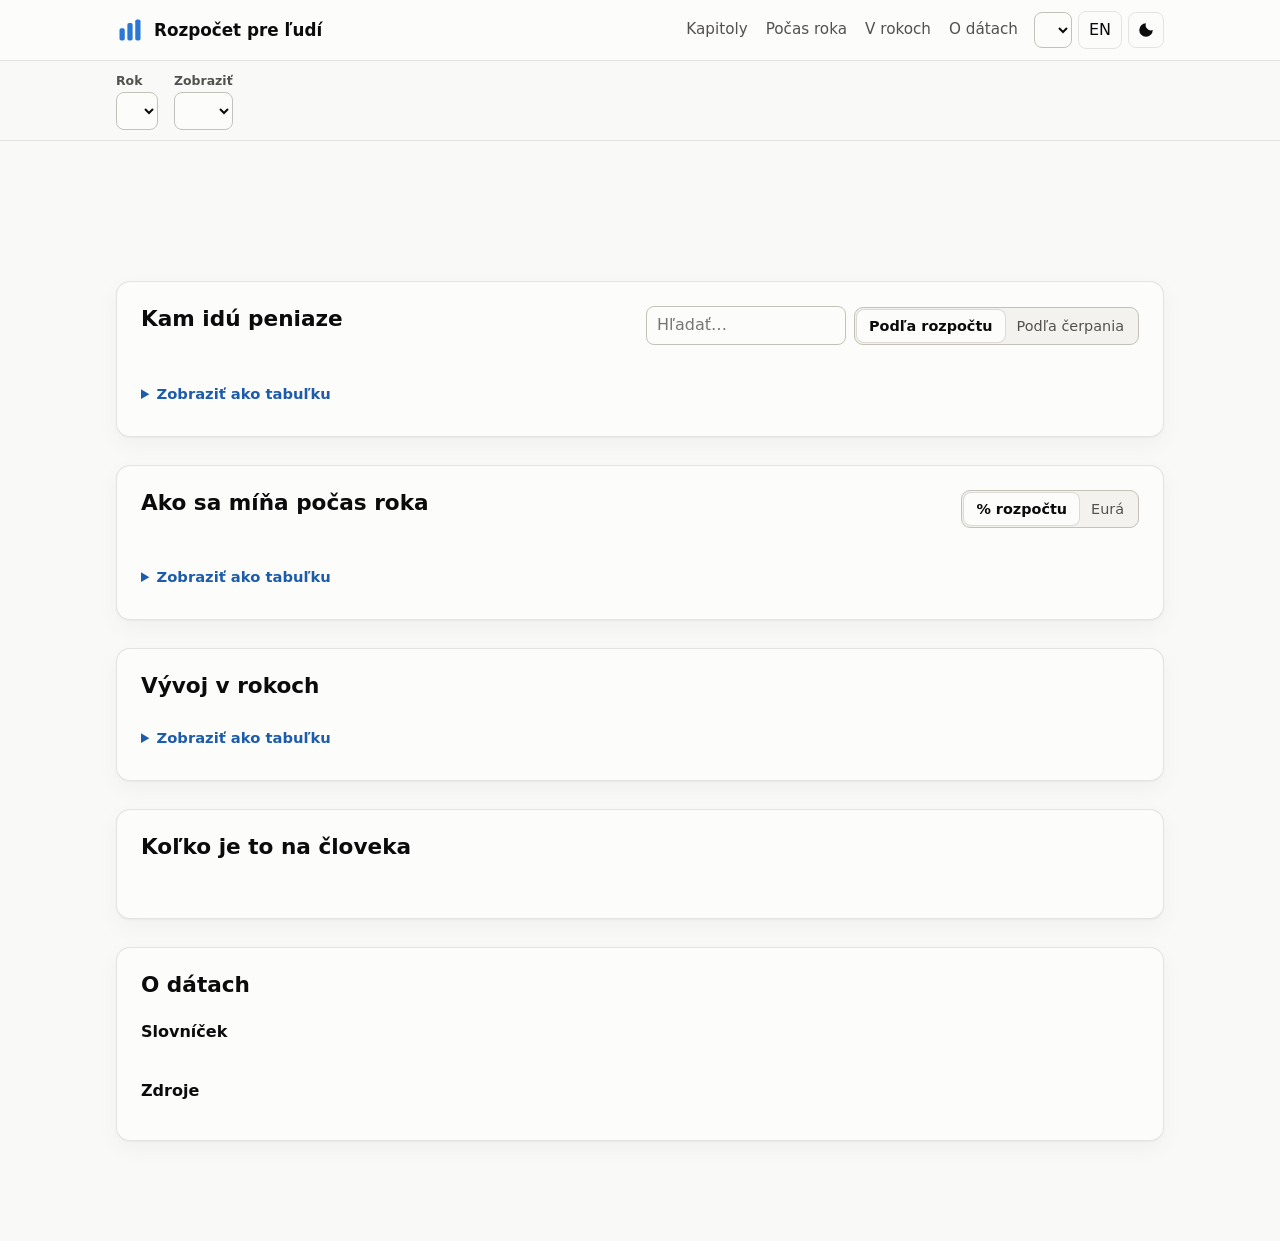
==== site/index.html @ 53867dec "Add plan, site skeleton and official-data discovery workflow Co-Authored-By: Claude Opus 5.5 <norepl" ====
<!doctype html>
<html lang="sk">
<head>
  <meta charset="utf-8">
  <meta name="viewport" content="width=device-width, initial-scale=1">
  <title>Rozpočet pre ľudí</title>
  <meta name="description" content="Kam idú peniaze štátu: štátny rozpočet Slovenska po kapitolách, plnenie počas roka a porovnanie s minulými rokmi. Oficiálne údaje Ministerstva financií SR.">
  <link rel="icon" href="data:image/svg+xml,%3Csvg xmlns='http://www.w3.org/2000/svg' viewBox='0 0 32 32'%3E%3Crect x='4' y='14' width='6' height='14' rx='2' fill='%232a78d6'/%3E%3Crect x='13' y='8' width='6' height='20' rx='2' fill='%232a78d6'/%3E%3Crect x='22' y='4' width='6' height='24' rx='2' fill='%232a78d6'/%3E%3C/svg%3E">
  <link rel="stylesheet" href="css/style.css">
  <script>
    // Apply the saved theme before first paint to avoid a flash.
    try { const t = localStorage.getItem('theme'); if (t) document.documentElement.dataset.theme = t; } catch (e) {}
  </script>
</head>
<body>
  <a class="skip-link" href="#main" data-i18n="skip">Preskočiť na obsah</a>

  <header class="site-header">
    <div class="wrap header-inner">
      <a class="brand" href="./">
        <svg aria-hidden="true" viewBox="0 0 32 32" width="28" height="28"><rect x="4" y="14" width="6" height="14" rx="2"/><rect x="13" y="8" width="6" height="20" rx="2"/><rect x="22" y="4" width="6" height="24" rx="2"/></svg>
        <span data-i18n="brand">Rozpočet pre ľudí</span>
      </a>
      <nav class="header-nav" aria-label="Sekcie" data-i18n-attr="aria-label:navLabel">
        <a href="#kapitoly" data-i18n="nav.chapters">Kapitoly</a>
        <a href="#pocas-roka" data-i18n="nav.year">Počas roka</a>
        <a href="#roky" data-i18n="nav.history">V rokoch</a>
        <a href="#o-datach" data-i18n="nav.about">O dátach</a>
      </nav>
      <div class="header-tools">
        <label class="visually-hidden" for="country-select" data-i18n="country">Krajina</label>
        <select id="country-select" class="compact-select"></select>
        <button id="lang-toggle" class="ghost-btn" type="button" aria-label="Switch to English">EN</button>
        <button id="theme-toggle" class="ghost-btn icon-btn" type="button" aria-label="Prepnúť tmavý režim" data-i18n-attr="aria-label:themeToggle">
          <svg aria-hidden="true" viewBox="0 0 24 24" width="18" height="18"><path d="M12 3a9 9 0 1 0 9 9 7 7 0 0 1-9-9z"/></svg>
        </button>
      </div>
    </div>
  </header>

  <div class="filter-bar">
    <div class="wrap filter-inner">
      <div class="field">
        <label for="year-select" data-i18n="filters.year">Rok</label>
        <select id="year-select"></select>
      </div>
      <div class="field">
        <label for="chapter-select" data-i18n="filters.scope">Zobraziť</label>
        <select id="chapter-select"></select>
      </div>
      <p class="as-of" id="as-of" aria-live="polite"></p>
    </div>
  </div>

  <main id="main" class="wrap">
    <div id="status" class="status" role="status" hidden></div>

    <section class="hero" aria-labelledby="hero-title">
      <h1 id="hero-title" class="hero-sentence"></h1>
      <div class="hero-figure-row">
        <div>
          <p class="hero-figure" id="hero-figure"></p>
          <p class="hero-caption" id="hero-caption"></p>
        </div>
        <div class="hero-meter" id="hero-meter"></div>
      </div>
      <div class="kpi-row" id="kpi-row"></div>
    </section>

    <section id="kapitoly" class="card" aria-labelledby="chapters-title">
      <div class="card-head">
        <div>
          <h2 id="chapters-title" data-i18n="chapters.title">Kam idú peniaze</h2>
          <p class="lede" id="chapters-lede"></p>
        </div>
        <div class="card-tools">
          <label class="visually-hidden" for="chapter-search" data-i18n="chapters.search">Hľadať kapitolu</label>
          <input id="chapter-search" type="search" placeholder="Hľadať…" data-i18n-attr="placeholder:chapters.searchPlaceholder" autocomplete="off">
          <div class="seg" role="radiogroup" aria-label="Zoradiť" data-i18n-attr="aria-label:chapters.sort">
            <button type="button" role="radio" aria-checked="true" data-sort="budget" data-i18n="chapters.sortBudget">Podľa rozpočtu</button>
            <button type="button" role="radio" aria-checked="false" data-sort="pace" data-i18n="chapters.sortPace">Podľa čerpania</button>
          </div>
        </div>
      </div>
      <div class="legend" id="chapters-legend"></div>
      <ol class="meter-list" id="chapter-list"></ol>
      <button type="button" class="link-btn" id="chapters-more" hidden></button>
      <details class="table-view">
        <summary data-i18n="common.showTable">Zobraziť ako tabuľku</summary>
        <div class="table-scroll" id="chapters-table"></div>
      </details>
    </section>

    <section id="pocas-roka" class="card" aria-labelledby="year-title">
      <div class="card-head">
        <div>
          <h2 id="year-title" data-i18n="year.title">Ako sa míňa počas roka</h2>
          <p class="lede" id="year-lede"></p>
        </div>
        <div class="card-tools">
          <div class="seg" role="radiogroup" aria-label="Jednotka" data-i18n-attr="aria-label:year.unit">
            <button type="button" role="radio" aria-checked="true" data-unit="share" data-i18n="year.unitShare">% rozpočtu</button>
            <button type="button" role="radio" aria-checked="false" data-unit="eur" data-i18n="year.unitEur">Eurá</button>
          </div>
        </div>
      </div>
      <div class="legend" id="year-legend"></div>
      <div class="chart" id="year-chart"></div>
      <details class="table-view">
        <summary data-i18n="common.showTable">Zobraziť ako tabuľku</summary>
        <div class="table-scroll" id="year-table"></div>
      </details>
    </section>

    <section id="roky" class="card" aria-labelledby="history-title">
      <div class="card-head">
        <div>
          <h2 id="history-title" data-i18n="history.title">Vývoj v rokoch</h2>
          <p class="lede" id="history-lede"></p>
        </div>
      </div>
      <div class="chart" id="history-chart"></div>
      <details class="table-view">
        <summary data-i18n="common.showTable">Zobraziť ako tabuľku</summary>
        <div class="table-scroll" id="history-table"></div>
      </details>
    </section>

    <section id="podiel" class="card" aria-labelledby="share-title">
      <div class="card-head">
        <div>
          <h2 id="share-title" data-i18n="share.title">Koľko je to na človeka</h2>
          <p class="lede" id="share-lede"></p>
        </div>
      </div>
      <div class="kpi-row" id="share-row"></div>
    </section>

    <section id="o-datach" class="card prose" aria-labelledby="about-title">
      <h2 id="about-title" data-i18n="about.title">O dátach</h2>
      <div id="about-body"></div>
      <h3 data-i18n="about.glossaryTitle">Slovníček</h3>
      <dl class="glossary" id="glossary"></dl>
      <h3 data-i18n="about.sourcesTitle">Zdroje</h3>
      <ul class="sources" id="sources"></ul>
      <p id="downloads"></p>
    </section>
  </main>

  <dialog id="chapter-dialog" aria-labelledby="dlg-title">
    <form method="dialog" class="dlg-close-row"><button class="ghost-btn icon-btn" aria-label="Zavrieť" data-i18n-attr="aria-label:common.close">✕</button></form>
    <h2 id="dlg-title"></h2>
    <p class="lede" id="dlg-desc"></p>
    <div class="kpi-row" id="dlg-kpis"></div>
    <h3 data-i18n="dialog.monthly">Čerpanie počas roka</h3>
    <div class="chart" id="dlg-year-chart"></div>
    <h3 data-i18n="dialog.history">V minulých rokoch</h3>
    <div class="chart" id="dlg-history-chart"></div>
  </dialog>

  <div class="tooltip" id="tooltip" role="tooltip" hidden></div>

  <footer class="site-footer">
    <div class="wrap">
      <p id="footer-text"></p>
    </div>
  </footer>

  <script src="vendor/d3-7.9.0.min.js"></script>
  <script type="module" src="js/app.js"></script>
</body>
</html>
---- site/css/style.css ----
/* Rozpočet pre ľudí — styles
   Colour roles follow the dataviz reference palette (validated for CVD in both modes). */

:root {
  color-scheme: light;
  --page: #f9f9f7;
  --surface: #fcfcfb;
  --surface-2: #f3f2ee;
  --ink: #0b0b0b;
  --ink-2: #52514e;
  --ink-muted: #6f6d68;      /* darker than reference muted so small text passes 4.5:1 */
  --grid: #e1e0d9;
  --axis: #c3c2b7;
  --border: rgba(11, 11, 11, 0.10);
  --accent: #2a78d6;         /* series 1: spent / current year */
  --accent-ink: #1c5cab;     /* accent as text/link: 6.0:1 on surface */
  --track: #cde2fb;          /* lighter step of the same ramp: the budget not yet spent */
  --track-over: #86b6ef;
  --past: #b5b3ab;           /* de-emphasis grey for previous years */
  --past-strong: #898781;
  --pace: #0b0b0b;           /* calendar marker */
  --good: #006300;
  --warn-bg: #fff4d6;
  --warn-ink: #6b4b00;
  --focus: #2a78d6;
  --radius: 14px;
  --shadow: 0 1px 2px rgba(11,11,11,.04), 0 8px 24px rgba(11,11,11,.04);
  --font: system-ui, -apple-system, "Segoe UI", Roboto, "Helvetica Neue", Arial, sans-serif;
}
@media (prefers-color-scheme: dark) {
  :root:not([data-theme="light"]) {
    color-scheme: dark;
    --page: #0d0d0d;
    --surface: #1a1a19;
    --surface-2: #232321;
    --ink: #f0efec;
    --ink-2: #c3c2b7;
    --ink-muted: #a3a198;
    --grid: #2c2c2a;
    --axis: #383835;
    --border: rgba(255, 255, 255, 0.10);
    --accent: #3987e5;
    --accent-ink: #86b6ef;
    --track: #184f95;
    --track-over: #256abf;
    --past: #5a5955;
    --past-strong: #898781;
    --pace: #f0efec;
    --good: #0ca30c;
    --warn-bg: #3a2f12;
    --warn-ink: #f5d58a;
    --focus: #86b6ef;
    --shadow: none;
  }
}
:root[data-theme="dark"] {
  color-scheme: dark;
  --page: #0d0d0d;
  --surface: #1a1a19;
  --surface-2: #232321;
  --ink: #f0efec;
  --ink-2: #c3c2b7;
  --ink-muted: #a3a198;
  --grid: #2c2c2a;
  --axis: #383835;
  --border: rgba(255, 255, 255, 0.10);
  --accent: #3987e5;
  --accent-ink: #86b6ef;
  --track: #184f95;
  --track-over: #256abf;
  --past: #5a5955;
  --past-strong: #898781;
  --pace: #f0efec;
  --good: #0ca30c;
  --warn-bg: #3a2f12;
  --warn-ink: #f5d58a;
  --focus: #86b6ef;
  --shadow: none;
}

*, *::before, *::after { box-sizing: border-box; }
html { -webkit-text-size-adjust: 100%; scroll-behavior: smooth; scroll-padding-top: 130px; }
@media (prefers-reduced-motion: reduce) { html { scroll-behavior: auto; } * { transition: none !important; animation: none !important; } }
body {
  margin: 0;
  background: var(--page);
  color: var(--ink);
  font: 16px/1.55 var(--font);
}
a { color: var(--accent-ink); }
a:hover { text-decoration-thickness: 2px; }
:focus-visible { outline: 2px solid var(--focus); outline-offset: 2px; border-radius: 4px; }
h1, h2, h3 { line-height: 1.2; margin: 0; text-wrap: balance; }
h2 { font-size: 1.35rem; font-weight: 650; }
h3 { font-size: 1rem; font-weight: 650; margin: 1.5rem 0 .5rem; }
p { margin: 0; }
.wrap { max-width: 1080px; margin: 0 auto; padding: 0 16px; }
.visually-hidden { position: absolute !important; width: 1px; height: 1px; overflow: hidden; clip: rect(0 0 0 0); white-space: nowrap; }
.skip-link { position: absolute; left: -999px; top: 8px; background: var(--surface); padding: 8px 12px; z-index: 100; }
.skip-link:focus { left: 8px; }

/* Header */
.site-header { background: var(--surface); border-bottom: 1px solid var(--border); }
.header-inner { display: flex; align-items: center; gap: 16px; min-height: 60px; flex-wrap: wrap; }
.brand { display: flex; align-items: center; gap: 10px; font-weight: 700; font-size: 1.05rem; color: var(--ink); text-decoration: none; margin-right: auto; }
.brand svg { fill: var(--accent); }
.header-nav { display: flex; gap: 18px; font-size: .95rem; }
.header-nav a { color: var(--ink-2); text-decoration: none; }
.header-nav a:hover { color: var(--ink); }
.header-tools { display: flex; align-items: center; gap: 6px; }
@media (max-width: 720px) { .header-nav { display: none; } }

button, select, input { font: inherit; color: inherit; }
.ghost-btn { background: transparent; border: 1px solid var(--border); border-radius: 8px; padding: 6px 10px; cursor: pointer; min-height: 36px; min-width: 36px; }
.ghost-btn:hover { background: var(--surface-2); }
.icon-btn { display: inline-grid; place-items: center; padding: 6px; }
.icon-btn svg { fill: currentColor; }
select, input[type="search"] {
  background: var(--surface); border: 1px solid var(--axis); border-radius: 8px; padding: 6px 10px; min-height: 38px;
}
.compact-select { min-height: 36px; padding: 4px 8px; }

/* Filter bar (one row, scopes everything below) */
.filter-bar { position: sticky; top: 0; z-index: 20; background: color-mix(in srgb, var(--page) 92%, transparent); backdrop-filter: blur(8px); border-bottom: 1px solid var(--border); }
.filter-inner { display: flex; align-items: end; gap: 16px; padding-top: 10px; padding-bottom: 10px; flex-wrap: wrap; }
.field { display: flex; flex-direction: column; gap: 2px; }
.field label { font-size: .78rem; color: var(--ink-2); font-weight: 600; }
#chapter-select { max-width: min(420px, 80vw); }
.as-of { margin-left: auto; font-size: .85rem; color: var(--ink-2); align-self: center; }

/* Status / empty state */
.status { margin: 24px 0 0; padding: 16px 18px; border-radius: var(--radius); background: var(--warn-bg); color: var(--warn-ink); }
.status strong { display: block; margin-bottom: 4px; }

/* Hero */
.hero { padding: 40px 0 8px; }
.hero-sentence { font-size: clamp(1.45rem, 3.2vw, 2.1rem); font-weight: 650; max-width: 30ch; }
.hero-sentence em { font-style: normal; color: var(--accent-ink); }
.hero-figure-row { display: grid; grid-template-columns: minmax(0, 1fr) minmax(0, 1.4fr); gap: 32px; align-items: end; margin-top: 28px; }
@media (max-width: 720px) { .hero-figure-row { grid-template-columns: 1fr; gap: 16px; } }
.hero-figure { font-size: clamp(2.6rem, 7vw, 4rem); font-weight: 650; line-height: 1; letter-spacing: -0.02em; }
.hero-caption { color: var(--ink-2); margin-top: 8px; }
.hero-meter .meter { height: 20px; }
.hero-meter-labels { display: flex; justify-content: space-between; font-size: .85rem; color: var(--ink-2); margin-top: 8px; gap: 12px; }

/* Meters */
.meter { position: relative; height: 10px; border-radius: 999px; background: var(--track); overflow: visible; }
.meter-fill { position: absolute; left: 0; top: 0; bottom: 0; border-radius: 999px; background: var(--accent); }
.meter-pace { position: absolute; top: -4px; bottom: -4px; width: 2px; background: var(--pace); border-radius: 1px; }
.meter-pace::after { content: ""; position: absolute; left: -3px; top: -4px; width: 8px; height: 8px; border-radius: 50%; background: var(--pace); }

/* KPI tiles */
.kpi-row { display: grid; grid-template-columns: repeat(auto-fit, minmax(190px, 1fr)); gap: 12px; margin-top: 28px; }
.kpi { background: var(--surface); border: 1px solid var(--border); border-radius: 12px; padding: 14px 16px; }
.kpi-label { font-size: .85rem; color: var(--ink-2); }
.kpi-value { font-size: 1.5rem; font-weight: 650; margin-top: 2px; }
.kpi-note { font-size: .8rem; color: var(--ink-muted); margin-top: 2px; }
.kpi-value.missing { color: var(--ink-muted); font-weight: 500; font-size: 1.05rem; }

/* Cards */
.card { background: var(--surface); border: 1px solid var(--border); border-radius: var(--radius); box-shadow: var(--shadow); padding: 24px; margin: 28px 0; }
@media (max-width: 560px) { .card { padding: 18px 14px; } }
.card-head { display: flex; justify-content: space-between; gap: 16px; flex-wrap: wrap; align-items: start; margin-bottom: 16px; }
.lede { color: var(--ink-2); margin-top: 6px; max-width: 65ch; }
.card-tools { display: flex; gap: 8px; flex-wrap: wrap; align-items: center; }
#chapter-search { width: 200px; }

.seg { display: inline-flex; border: 1px solid var(--axis); border-radius: 9px; padding: 2px; background: var(--surface-2); }
.seg button { border: 0; background: transparent; padding: 5px 12px; border-radius: 7px; cursor: pointer; font-size: .9rem; color: var(--ink-2); min-height: 32px; }
.seg button[aria-checked="true"] { background: var(--surface); color: var(--ink); font-weight: 600; box-shadow: 0 0 0 1px var(--border); }

.legend { display: flex; flex-wrap: wrap; gap: 16px; font-size: .85rem; color: var(--ink-2); margin-bottom: 12px; }
.legend-item { display: inline-flex; align-items: center; gap: 6px; }
.swatch { width: 12px; height: 12px; border-radius: 3px; display: inline-block; }
.swatch.line { height: 3px; width: 16px; border-radius: 2px; }
.swatch.pace { width: 2px; height: 14px; border-radius: 1px; background: var(--pace); }

/* Chapter meter list */
.meter-list { list-style: none; margin: 0; padding: 0; }
.meter-row { display: grid; grid-template-columns: minmax(0, 2.2fr) minmax(0, 3fr) 9.5rem; gap: 6px 16px; align-items: center; padding: 10px 8px; border-radius: 10px; cursor: pointer; }
.meter-row + .meter-row { border-top: 1px solid var(--grid); }
.meter-row:hover, .meter-row:focus-visible { background: var(--surface-2); }
.meter-name { font-weight: 550; overflow-wrap: anywhere; }
.meter-name small { display: block; color: var(--ink-muted); font-weight: 400; font-size: .8rem; }
.meter-fig { text-align: right; font-variant-numeric: tabular-nums; font-size: .92rem; }
.meter-fig .pct { color: var(--ink-2); display: block; font-size: .8rem; }
.meter-row .meter { height: 10px; }
.meter-scaled { position: relative; height: 10px; }
.meter-scaled .meter { position: absolute; left: 0; top: 0; }
@media (max-width: 640px) {
  .meter-row { grid-template-columns: minmax(0, 1fr) auto; }
  .meter-row .meter-wrap { grid-column: 1 / -1; grid-row: 2; }
}
.link-btn { background: none; border: 0; color: var(--accent-ink); cursor: pointer; padding: 10px 8px; font-weight: 600; text-decoration: underline; text-underline-offset: 3px; }
.empty { color: var(--ink-2); padding: 12px 8px; }

/* Charts */
.chart { position: relative; width: 100%; }
.chart svg { display: block; width: 100%; height: auto; overflow: visible; }
.chart text { fill: var(--ink-2); font-size: 12px; font-family: var(--font); }
.chart .tick text { fill: var(--ink-muted); font-variant-numeric: tabular-nums; }
.chart .grid line { stroke: var(--grid); stroke-width: 1; shape-rendering: crispEdges; }
.chart .baseline { stroke: var(--axis); stroke-width: 1; shape-rendering: crispEdges; }
.chart .domain { display: none; }
.chart .tick line { display: none; }
.chart .line { fill: none; stroke-width: 2; stroke-linejoin: round; stroke-linecap: round; }
.chart .line.current { stroke: var(--accent); }
.chart .line.past { stroke: var(--past); }
.chart .line.past.hl { stroke: var(--past-strong); }
.chart .area.current { fill: var(--accent); opacity: .10; }
.chart .dot { stroke: var(--surface); stroke-width: 2; }
.chart .dot.current { fill: var(--accent); }
.chart .dot.past { fill: var(--past-strong); }
.chart .label-strong { fill: var(--ink); font-weight: 600; }
.chart .crosshair { stroke: var(--ink-muted); stroke-width: 1; }
.chart .bar { fill: var(--accent); }
.chart .bar.past { fill: var(--past); }
.chart .bar.inprogress { fill: var(--track-over); }
.chart .bar-hit { fill: transparent; cursor: default; }
.chart .bar-hit:hover + .bar, .chart .bar.hover { filter: brightness(1.08); }
.chart .pace-line { stroke: var(--pace); stroke-width: 1; opacity: .5; }
.chart-note { font-size: .85rem; color: var(--ink-muted); margin-top: 8px; }

.tooltip { position: fixed; z-index: 50; pointer-events: none; background: var(--surface); color: var(--ink); border: 1px solid var(--border); border-radius: 10px; box-shadow: 0 8px 24px rgba(0,0,0,.14); padding: 10px 12px; font-size: .85rem; min-width: 160px; max-width: 280px; }
.tooltip .tt-title { color: var(--ink-2); font-size: .8rem; margin-bottom: 4px; }
.tooltip .tt-row { display: flex; align-items: center; gap: 8px; justify-content: space-between; }
.tooltip .tt-row span:first-child { display: inline-flex; align-items: center; gap: 6px; color: var(--ink-2); }
.tooltip .tt-row strong { font-variant-numeric: tabular-nums; }

/* Tables */
.table-view { margin-top: 16px; }
.table-view summary { cursor: pointer; color: var(--accent-ink); font-weight: 600; font-size: .92rem; padding: 6px 0; }
.table-scroll { overflow-x: auto; margin-top: 8px; }
table { border-collapse: collapse; width: 100%; font-size: .88rem; }
th, td { padding: 6px 10px; border-bottom: 1px solid var(--grid); text-align: right; white-space: nowrap; font-variant-numeric: tabular-nums; }
th:first-child, td:first-child { text-align: left; white-space: normal; min-width: 12rem; }
th { color: var(--ink-2); font-weight: 600; position: sticky; top: 0; background: var(--surface); }

/* Prose */
.prose p, .prose ul { max-width: 70ch; }
.prose p + p { margin-top: .75rem; }
.glossary { display: grid; grid-template-columns: max-content 1fr; gap: 8px 20px; max-width: 80ch; }
.glossary dt { font-weight: 600; }
.glossary dd { margin: 0; color: var(--ink-2); }
@media (max-width: 560px) { .glossary { grid-template-columns: 1fr; } .glossary dd { margin-bottom: 8px; } }
.sources { padding-left: 1.2rem; }
.sources li { margin: .35rem 0; }

/* Dialog */
dialog { width: min(760px, calc(100vw - 24px)); max-height: calc(100vh - 32px); border: 1px solid var(--border); border-radius: var(--radius); background: var(--surface); color: var(--ink); padding: 20px 24px 28px; }
dialog::backdrop { background: rgba(0,0,0,.45); }
.dlg-close-row { display: flex; justify-content: flex-end; margin: -6px -10px 0 0; }
#dlg-title { font-size: 1.4rem; padding-right: 24px; }

.site-footer { padding: 24px 0 48px; color: var(--ink-muted); font-size: .85rem; }

@media (forced-colors: active) {
  .meter-fill, .chart .bar { forced-color-adjust: none; background: Highlight; fill: Highlight; }
  .meter { border: 1px solid CanvasText; }
}
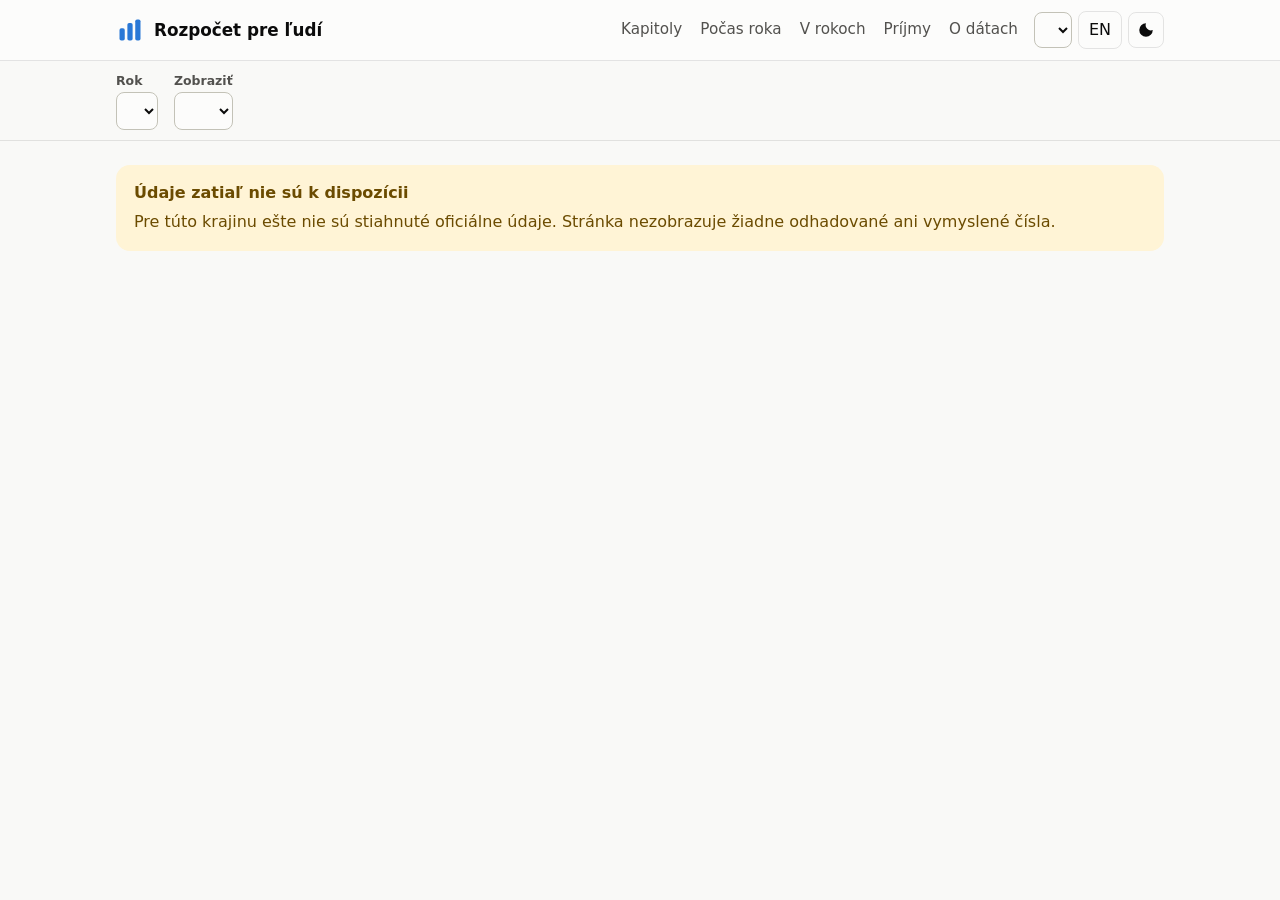
==== commit 851925c5: "Integrate rozpocet.sk chapters, plain-language labels, revenue view, README Co-Authored-By: Claude O" ====
--- a/site/index.html
+++ b/site/index.html
@@ -25,6 +25,7 @@
         <a href="#kapitoly" data-i18n="nav.chapters">Kapitoly</a>
         <a href="#pocas-roka" data-i18n="nav.year">Počas roka</a>
         <a href="#roky" data-i18n="nav.history">V rokoch</a>
+        <a href="#prijmy" data-i18n="nav.revenue">Príjmy</a>
         <a href="#o-datach" data-i18n="nav.about">O dátach</a>
       </nav>
       <div class="header-tools">
@@ -72,6 +73,13 @@
         <div>
           <h2 id="chapters-title" data-i18n="chapters.title">Kam idú peniaze</h2>
           <p class="lede" id="chapters-lede"></p>
+        </div>
+      </div>
+      <div class="toolbar">
+        <div class="seg" role="radiogroup" aria-label="Rozdelenie" data-i18n-attr="aria-label:chapters.breakdown">
+          <button type="button" role="radio" aria-checked="true" data-breakdown="chapters" data-i18n="chapters.byChapter">Kto míňa</button>
+          <button type="button" role="radio" aria-checked="false" data-breakdown="functions" data-i18n="chapters.byFunction">Na čo</button>
+          <button type="button" role="radio" aria-checked="false" data-breakdown="types" data-i18n="chapters.byType">Akým spôsobom</button>
         </div>
         <div class="card-tools">
           <label class="visually-hidden" for="chapter-search" data-i18n="chapters.search">Hľadať kapitolu</label>
@@ -126,7 +134,22 @@
       </details>
     </section>
 
-    <section id="podiel" class="card" aria-labelledby="share-title">
+    <section id="prijmy" class="card" aria-labelledby="revenue-title">
+      <div class="card-head">
+        <div>
+          <h2 id="revenue-title" data-i18n="revenue.title">Odkiaľ peniaze prichádzajú</h2>
+          <p class="lede" id="revenue-lede"></p>
+        </div>
+      </div>
+      <div class="legend" id="revenue-legend"></div>
+      <ol class="meter-list" id="revenue-list"></ol>
+      <details class="table-view">
+        <summary data-i18n="common.showTable">Zobraziť ako tabuľku</summary>
+        <div class="table-scroll" id="revenue-table"></div>
+      </details>
+    </section>
+
+    <section id="podiel" class="card" hidden aria-labelledby="share-title">
       <div class="card-head">
         <div>
           <h2 id="share-title" data-i18n="share.title">Koľko je to na človeka</h2>
@@ -152,7 +175,7 @@
     <h2 id="dlg-title"></h2>
     <p class="lede" id="dlg-desc"></p>
     <div class="kpi-row" id="dlg-kpis"></div>
-    <h3 data-i18n="dialog.monthly">Čerpanie počas roka</h3>
+    <h3 id="dlg-year-title" data-i18n="dialog.monthly">Čerpanie počas roka</h3>
     <div class="chart" id="dlg-year-chart"></div>
     <h3 data-i18n="dialog.history">V minulých rokoch</h3>
     <div class="chart" id="dlg-history-chart"></div>
--- a/site/css/style.css
+++ b/site/css/style.css
@@ -258,3 +258,8 @@
   .meter-fill, .chart .bar { forced-color-adjust: none; background: Highlight; fill: Highlight; }
   .meter { border: 1px solid CanvasText; }
 }
+
+/* Breakdown toolbar */
+.toolbar { display: flex; justify-content: space-between; gap: 12px; flex-wrap: wrap; align-items: center; margin-bottom: 14px; }
+.meter.over .meter-fill { border-radius: 999px; }
+.meter-row.static { cursor: default; }
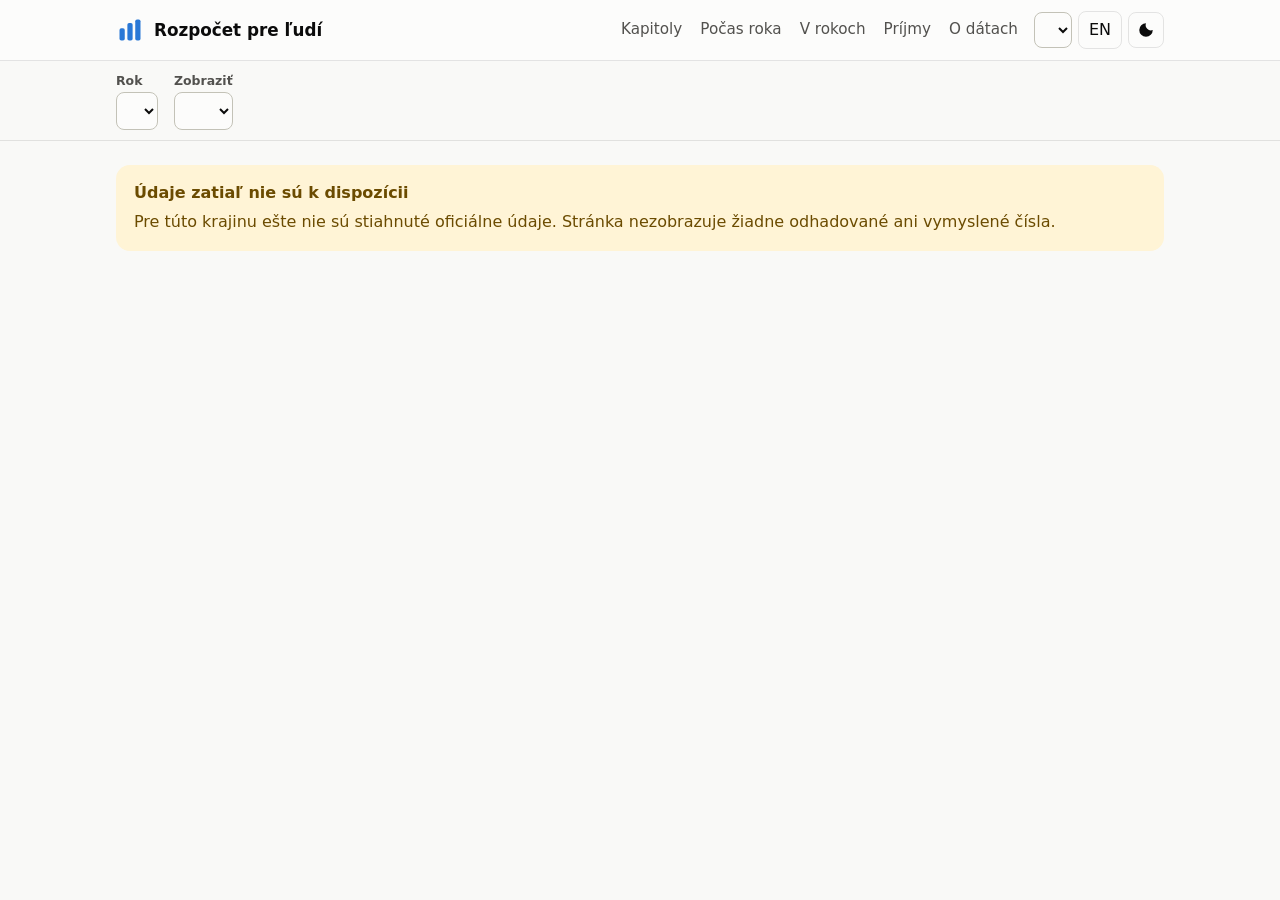
==== commit c98c52f8: "Accessibility fixes (real buttons, labelled regions); more robust rozpocet.sk download Co-Authored-B" ====
--- a/site/index.html
+++ b/site/index.html
@@ -39,7 +39,7 @@
     </div>
   </header>
 
-  <div class="filter-bar">
+  <section class="filter-bar" aria-label="Filtre" data-i18n-attr="aria-label:filters.label">
     <div class="wrap filter-inner">
       <div class="field">
         <label for="year-select" data-i18n="filters.year">Rok</label>
@@ -51,7 +51,7 @@
       </div>
       <p class="as-of" id="as-of" aria-live="polite"></p>
     </div>
-  </div>
+  </section>
 
   <main id="main" class="wrap">
     <div id="status" class="status" role="status" hidden></div>
--- a/site/css/style.css
+++ b/site/css/style.css
@@ -178,7 +178,7 @@
 /* Chapter meter list */
 .meter-list { list-style: none; margin: 0; padding: 0; }
 .meter-row { display: grid; grid-template-columns: minmax(0, 2.2fr) minmax(0, 3fr) 9.5rem; gap: 6px 16px; align-items: center; padding: 10px 8px; border-radius: 10px; cursor: pointer; }
-.meter-row + .meter-row { border-top: 1px solid var(--grid); }
+
 .meter-row:hover, .meter-row:focus-visible { background: var(--surface-2); }
 .meter-name { font-weight: 550; overflow-wrap: anywhere; }
 .meter-name small { display: block; color: var(--ink-muted); font-weight: 400; font-size: .8rem; }
@@ -263,3 +263,19 @@
 .toolbar { display: flex; justify-content: space-between; gap: 12px; flex-wrap: wrap; align-items: center; margin-bottom: 14px; }
 .meter.over .meter-fill { border-radius: 999px; }
 .meter-row.static { cursor: default; }
+@media (max-width: 640px) {
+  .filter-bar { position: static; }
+  .filter-inner { gap: 10px; }
+  .field:has(#chapter-select) { flex: 1 1 60%; min-width: 0; }
+  #chapter-select { width: 100%; }
+  .as-of { margin-left: 0; width: 100%; }
+  .hero { padding-top: 24px; }
+}
+/* Chapter rows are real buttons */
+.meter-list > li { list-style: none; }
+.meter-list > li + li { border-top: 1px solid var(--grid); }
+button.meter-row { width: 100%; text-align: left; background: none; border: 0; font: inherit; color: inherit; }
+.meter-row > span { display: block; }
+.meter-scaled, .meter-scaled .meter, .meter-scaled .meter-fill, .meter-scaled .meter-pace { display: block; }
+.meter-name small { display: block; }
+.meter-fig .pct { display: block; }
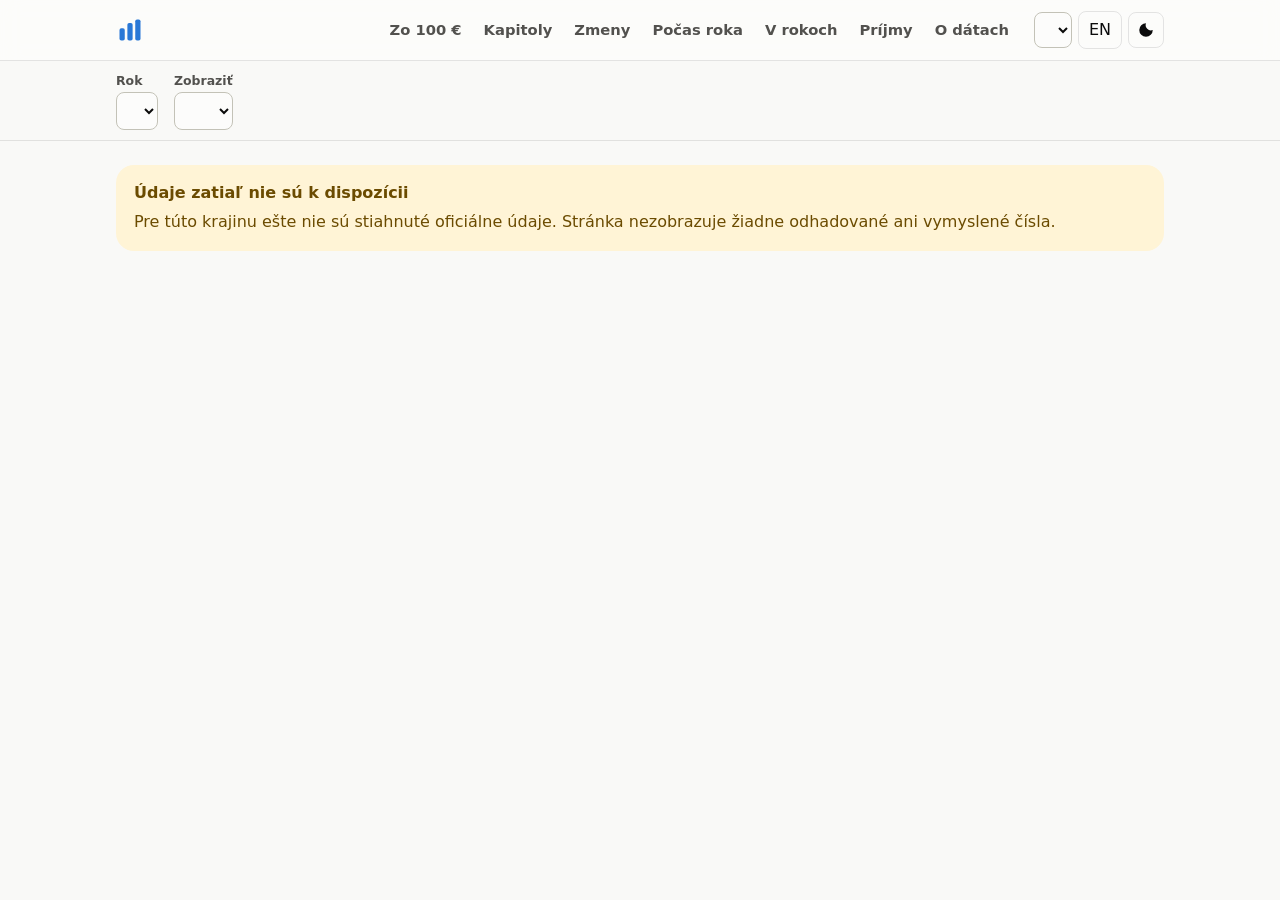
==== commit 93629ec7: "Redesign: every-100-€ icon array, spending rate, biggest changes, takeaways and motion Presentation " ====
--- a/site/index.html
+++ b/site/index.html
@@ -15,14 +15,16 @@
 <body>
   <a class="skip-link" href="#main" data-i18n="skip">Preskočiť na obsah</a>
 
-  <header class="site-header">
+  <header class="site-header" id="site-header">
     <div class="wrap header-inner">
       <a class="brand" href="./">
         <svg aria-hidden="true" viewBox="0 0 32 32" width="28" height="28"><rect x="4" y="14" width="6" height="14" rx="2"/><rect x="13" y="8" width="6" height="20" rx="2"/><rect x="22" y="4" width="6" height="24" rx="2"/></svg>
         <span data-i18n="brand">Rozpočet pre ľudí</span>
       </a>
       <nav class="header-nav" aria-label="Sekcie" data-i18n-attr="aria-label:navLabel">
+        <a href="#sto-eur" data-i18n="nav.hundred">Zo 100 €</a>
         <a href="#kapitoly" data-i18n="nav.chapters">Kapitoly</a>
+        <a href="#zmeny" data-i18n="nav.changes">Zmeny</a>
         <a href="#pocas-roka" data-i18n="nav.year">Počas roka</a>
         <a href="#roky" data-i18n="nav.history">V rokoch</a>
         <a href="#prijmy" data-i18n="nav.revenue">Príjmy</a>
@@ -57,20 +59,49 @@
     <div id="status" class="status" role="status" hidden></div>
 
     <section class="hero" aria-labelledby="hero-title">
-      <h1 id="hero-title" class="hero-sentence"></h1>
-      <div class="hero-figure-row">
-        <div>
-          <p class="hero-figure" id="hero-figure"></p>
+      <div class="hero-grid">
+        <div class="hero-main">
+          <p class="eyebrow" id="hero-eyebrow"></p>
+          <h1 id="hero-title" class="hero-sentence"></h1>
+          <p class="hero-figure"><span id="hero-figure" aria-hidden="true"></span><span class="visually-hidden" id="hero-figure-sr"></span></p>
           <p class="hero-caption" id="hero-caption"></p>
-        </div>
-        <div class="hero-meter" id="hero-meter"></div>
+          <div class="hero-meter" id="hero-meter"></div>
+        </div>
+        <div class="hero-side" id="hero-side">
+          <p class="rate-title" id="rate-title"></p>
+          <p class="rate-figure" id="rate-figure"></p>
+          <p class="rate-note" id="rate-note"></p>
+          <div class="ticker" id="ticker" hidden>
+            <p class="ticker-label" id="ticker-label"></p>
+            <p class="ticker-value" id="ticker-value" aria-hidden="true"></p>
+          </div>
+        </div>
       </div>
       <div class="kpi-row" id="kpi-row"></div>
     </section>
 
-    <section id="kapitoly" class="card" aria-labelledby="chapters-title">
-      <div class="card-head">
-        <div>
+    <section id="sto-eur" class="card reveal" aria-labelledby="hundred-title">
+      <div class="card-head">
+        <div>
+          <p class="eyebrow" data-i18n="hundred.eyebrow">Na jeden pohľad</p>
+          <h2 id="hundred-title"></h2>
+          <p class="lede" id="hundred-lede"></p>
+        </div>
+      </div>
+      <div class="hundred">
+        <div class="waffle" id="waffle" role="img"></div>
+        <ul class="waffle-legend" id="waffle-legend"></ul>
+      </div>
+      <details class="table-view">
+        <summary data-i18n="common.showTable">Zobraziť ako tabuľku</summary>
+        <div class="table-scroll" id="hundred-table"></div>
+      </details>
+    </section>
+
+    <section id="kapitoly" class="card reveal" aria-labelledby="chapters-title">
+      <div class="card-head">
+        <div>
+          <p class="eyebrow" data-i18n="chapters.eyebrow">Podrobne</p>
           <h2 id="chapters-title" data-i18n="chapters.title">Kam idú peniaze</h2>
           <p class="lede" id="chapters-lede"></p>
         </div>
@@ -99,9 +130,26 @@
       </details>
     </section>
 
-    <section id="pocas-roka" class="card" aria-labelledby="year-title">
-      <div class="card-head">
-        <div>
+    <section id="zmeny" class="card reveal" aria-labelledby="changes-title">
+      <div class="card-head">
+        <div>
+          <p class="eyebrow" data-i18n="changes.eyebrow">Čo sa zmenilo</p>
+          <h2 id="changes-title"></h2>
+          <p class="lede" id="changes-lede"></p>
+        </div>
+      </div>
+      <div class="legend" id="changes-legend"></div>
+      <div class="chart" id="changes-chart"></div>
+      <details class="table-view">
+        <summary data-i18n="common.showTable">Zobraziť ako tabuľku</summary>
+        <div class="table-scroll" id="changes-table"></div>
+      </details>
+    </section>
+
+    <section id="pocas-roka" class="card reveal" aria-labelledby="year-title">
+      <div class="card-head">
+        <div>
+          <p class="eyebrow" data-i18n="year.eyebrow">Tempo</p>
           <h2 id="year-title" data-i18n="year.title">Ako sa míňa počas roka</h2>
           <p class="lede" id="year-lede"></p>
         </div>
@@ -112,6 +160,7 @@
           </div>
         </div>
       </div>
+      <p class="insight" id="year-insight" hidden></p>
       <div class="legend" id="year-legend"></div>
       <div class="chart" id="year-chart"></div>
       <details class="table-view">
@@ -120,13 +169,15 @@
       </details>
     </section>
 
-    <section id="roky" class="card" aria-labelledby="history-title">
-      <div class="card-head">
-        <div>
+    <section id="roky" class="card reveal" aria-labelledby="history-title">
+      <div class="card-head">
+        <div>
+          <p class="eyebrow" data-i18n="history.eyebrow">Dlhodobo</p>
           <h2 id="history-title" data-i18n="history.title">Vývoj v rokoch</h2>
           <p class="lede" id="history-lede"></p>
         </div>
       </div>
+      <p class="insight" id="history-insight" hidden></p>
       <div class="chart" id="history-chart"></div>
       <details class="table-view">
         <summary data-i18n="common.showTable">Zobraziť ako tabuľku</summary>
@@ -134,13 +185,16 @@
       </details>
     </section>
 
-    <section id="prijmy" class="card" aria-labelledby="revenue-title">
-      <div class="card-head">
-        <div>
+    <section id="prijmy" class="card reveal" aria-labelledby="revenue-title">
+      <div class="card-head">
+        <div>
+          <p class="eyebrow" data-i18n="revenue.eyebrow">Príjmy a schodok</p>
           <h2 id="revenue-title" data-i18n="revenue.title">Odkiaľ peniaze prichádzajú</h2>
           <p class="lede" id="revenue-lede"></p>
         </div>
       </div>
+      <div class="balance" id="balance"></div>
+      <h3 class="sub-head" data-i18n="revenue.sourcesTitle">Z čoho štát vyberá</h3>
       <div class="legend" id="revenue-legend"></div>
       <ol class="meter-list" id="revenue-list"></ol>
       <details class="table-view">
@@ -159,7 +213,7 @@
       <div class="kpi-row" id="share-row"></div>
     </section>
 
-    <section id="o-datach" class="card prose" aria-labelledby="about-title">
+    <section id="o-datach" class="card prose reveal" aria-labelledby="about-title">
       <h2 id="about-title" data-i18n="about.title">O dátach</h2>
       <div id="about-body"></div>
       <h3 data-i18n="about.glossaryTitle">Slovníček</h3>
--- a/site/css/style.css
+++ b/site/css/style.css
@@ -279,3 +279,176 @@
 .meter-scaled, .meter-scaled .meter, .meter-scaled .meter-fill, .meter-scaled .meter-pace { display: block; }
 .meter-name small { display: block; }
 .meter-fig .pct { display: block; }
+
+/* =========================================================================
+   Redesign 2026-11: more visual, still calm. Each block names its purpose.
+   ========================================================================= */
+
+:root {
+  /* Categorical slots (validated reference order, light) for the "every 100 €" icon array. */
+  --cat-1: #2a78d6; --cat-2: #eb6834; --cat-3: #1baf7a; --cat-4: #eda100; --cat-5: #e87ba4; --cat-6: #008300;
+  --cat-other: #c9c7bf;
+  /* Diverging pair for change: blue = more money, red = less money. */
+  --up: #2a78d6; --down: #d03b3b;
+  --hero-from: #e8f1fd; --hero-to: #f9f9f7;
+  --hero-side-bg: #0d366b; --hero-side-ink: #ffffff; --hero-side-ink-2: #cde2fb;
+  --insight-bg: #eef5fe;
+  --radius: 18px;
+}
+@media (prefers-color-scheme: dark) {
+  :root:not([data-theme="light"]) {
+    --cat-1: #3987e5; --cat-2: #d95926; --cat-3: #199e70; --cat-4: #c98500; --cat-5: #d55181; --cat-6: #0ca30c;
+    --cat-other: #4a4945;
+    --up: #3987e5; --down: #e66767;
+    --hero-from: #10223a; --hero-to: #0d0d0d;
+    --hero-side-bg: #184f95; --hero-side-ink: #ffffff; --hero-side-ink-2: #cde2fb;
+    --insight-bg: #13243a;
+  }
+}
+:root[data-theme="dark"] {
+  --cat-1: #3987e5; --cat-2: #d95926; --cat-3: #199e70; --cat-4: #c98500; --cat-5: #d55181; --cat-6: #0ca30c;
+  --cat-other: #4a4945;
+  --up: #3987e5; --down: #e66767;
+  --hero-from: #10223a; --hero-to: #0d0d0d;
+  --hero-side-bg: #184f95; --hero-side-ink: #ffffff; --hero-side-ink-2: #cde2fb;
+  --insight-bg: #13243a;
+}
+
+html { scroll-padding-top: calc(var(--header-h, 60px) + 72px); }
+h2 { font-size: clamp(1.35rem, 2.4vw, 1.7rem); font-weight: 700; letter-spacing: -0.01em; }
+.eyebrow { font-size: .78rem; font-weight: 700; letter-spacing: .08em; text-transform: uppercase; color: var(--accent-ink); margin-bottom: 6px; }
+
+/* Sticky header with section nav; the current section is marked (scrollspy). */
+.site-header { position: sticky; top: 0; z-index: 30; background: color-mix(in srgb, var(--surface) 90%, transparent); backdrop-filter: saturate(1.4) blur(10px); }
+.header-nav { gap: 4px; }
+.header-nav a { padding: 6px 9px; border-radius: 999px; font-weight: 550; white-space: nowrap; font-size: .92rem; }
+.header-nav a:hover { background: var(--surface-2); }
+.header-nav a[aria-current="true"] { background: var(--accent); color: #fff; }
+.filter-bar { top: var(--header-h, 60px); }
+@media (max-width: 1180px) {
+  .header-inner { row-gap: 0; padding-top: 6px; }
+  .header-nav { display: flex; order: 3; width: 100%; overflow-x: auto; scrollbar-width: none; padding: 6px 0 8px; margin: 0 -4px; }
+  .header-nav::-webkit-scrollbar { display: none; }
+  .header-nav a { min-height: 36px; display: inline-flex; align-items: center; background: var(--surface-2); }
+}
+
+/* Hero: one plain sentence, one big number, one meter, then a rate people can feel. */
+.hero { margin-top: 24px; padding: clamp(20px, 4vw, 40px); border-radius: 24px; background: linear-gradient(160deg, var(--hero-from), var(--hero-to) 75%); border: 1px solid var(--border); }
+.hero-grid { display: grid; grid-template-columns: minmax(0, 1.7fr) minmax(0, 1fr); gap: clamp(16px, 3vw, 40px); align-items: stretch; }
+@media (max-width: 860px) { .hero-grid { grid-template-columns: 1fr; } }
+.hero-sentence { font-size: clamp(1.4rem, 3vw, 2.05rem); font-weight: 700; max-width: 32ch; letter-spacing: -0.01em; }
+.hero-figure { font-size: clamp(3rem, 9vw, 5.4rem); font-weight: 750; line-height: 1; letter-spacing: -0.03em; margin-top: 24px; font-variant-numeric: tabular-nums; }
+.hero-meter { margin-top: 22px; }
+.hero-meter .meter { height: 22px; }
+/* Thin month dividers over the hero meter, so the calendar reads at a glance. */
+.meter.months::after { content: ""; position: absolute; inset: 0; border-radius: inherit; pointer-events: none;
+  background: repeating-linear-gradient(90deg, transparent 0 calc(100% / 12 - 2px), color-mix(in srgb, var(--surface) 75%, transparent) calc(100% / 12 - 2px) calc(100% / 12)); }
+.meter-pace { z-index: 2; }
+.meter-fill { transition: width .9s cubic-bezier(.2, .7, .2, 1); }
+.hero-side { background: var(--hero-side-bg); color: var(--hero-side-ink); border-radius: 20px; padding: 22px 22px 20px; display: flex; flex-direction: column; justify-content: center; gap: 4px; }
+.rate-title { font-size: .8rem; letter-spacing: .08em; text-transform: uppercase; font-weight: 700; color: var(--hero-side-ink-2); }
+.rate-figure { font-size: clamp(2.2rem, 5vw, 3rem); font-weight: 750; letter-spacing: -0.02em; font-variant-numeric: tabular-nums; line-height: 1.1; }
+.rate-note { font-size: .88rem; color: var(--hero-side-ink-2); }
+.ticker { margin-top: 14px; padding-top: 14px; border-top: 1px solid rgba(255,255,255,.22); }
+.ticker-label { font-size: .85rem; color: var(--hero-side-ink-2); }
+.ticker-value { font-size: 1.5rem; font-weight: 700; font-variant-numeric: tabular-nums; }
+.hero .kpi-row { margin-top: 24px; }
+.hero .kpi { background: color-mix(in srgb, var(--surface) 85%, transparent); }
+
+/* Cards */
+.card { border-radius: var(--radius); padding: clamp(18px, 3vw, 32px); }
+.sub-head { font-size: 1.05rem; margin: 28px 0 12px; }
+
+/* Takeaway sentence above a chart (a title that states the message). */
+.insight { background: var(--insight-bg); border-left: 4px solid var(--accent); border-radius: 10px; padding: 12px 16px; margin: 0 0 16px; max-width: 75ch; }
+.insight strong { color: var(--accent-ink); }
+
+/* "Every 100 €" icon array: 10 × 10 squares, one per euro. */
+.hundred { display: grid; grid-template-columns: minmax(220px, 360px) minmax(0, 1fr); gap: clamp(20px, 4vw, 48px); align-items: center; }
+@media (max-width: 720px) { .hundred { grid-template-columns: 1fr; } .waffle { max-width: 340px; margin: 0 auto; width: 100%; } }
+.waffle { display: grid; grid-template-columns: repeat(10, 1fr); gap: 4px; }
+.waffle-cell { aspect-ratio: 1; border-radius: 4px; background: var(--cat-other); cursor: pointer; transition: opacity .2s, transform .45s cubic-bezier(.2,.7,.2,1); transition-delay: 0s, calc(var(--i, 0) * 7ms); }
+.slot-1 { background: var(--cat-1); } .slot-2 { background: var(--cat-2); } .slot-3 { background: var(--cat-3); }
+.slot-4 { background: var(--cat-4); } .slot-5 { background: var(--cat-5); } .slot-6 { background: var(--cat-6); }
+.slot-0 { background: var(--cat-other); }
+.waffle[data-active] .waffle-cell { opacity: .22; }
+.waffle[data-active] .waffle-cell.is-active { opacity: 1; }
+.waffle-legend { list-style: none; margin: 0; padding: 0; display: grid; gap: 2px; }
+.wl-item { width: 100%; display: grid; grid-template-columns: 14px minmax(0, 1fr) auto; grid-template-rows: auto auto; column-gap: 12px; align-items: center; text-align: left; background: none; border: 0; border-radius: 10px; padding: 9px 10px; cursor: pointer; }
+.wl-item:hover, .waffle-legend li.active .wl-item { background: var(--surface-2); }
+.wl-item .swatch { width: 14px; height: 14px; border-radius: 4px; grid-row: 1 / 3; }
+.wl-name { font-weight: 600; }
+.wl-euros { font-size: 1.35rem; font-weight: 750; font-variant-numeric: tabular-nums; grid-row: 1 / 3; grid-column: 3; }
+.wl-amount { font-size: .82rem; color: var(--ink-muted); grid-column: 2; }
+
+/* Biggest changes: diverging bars around zero. */
+.chart .chg-bar.up { fill: var(--up); }
+.chart .chg-bar.down { fill: var(--down); }
+.chart .zero-line { stroke: var(--axis); stroke-width: 1; shape-rendering: crispEdges; }
+.chart .chg-name { fill: var(--ink); font-size: 13px; font-weight: 550; }
+.chart .chg-val { fill: var(--ink-2); font-size: 12px; font-variant-numeric: tabular-nums; }
+.chart .chg-hit { fill: transparent; cursor: pointer; }
+.chart .chg-bar, .chart .chg-val, .chart .chg-name { pointer-events: none; }
+.chart .chg-hit:hover { fill: var(--surface-2); }
+.chart .chg-hit:focus-visible { outline: none; stroke: var(--focus); stroke-width: 2; }
+.swatch.chg-up { background: var(--up); }
+.swatch.chg-down { background: var(--down); }
+
+/* Revenue against spending: the gap is the deficit. */
+.balance { display: grid; gap: 10px; margin: 8px 0 4px; max-width: 820px; }
+.bal-row { display: grid; grid-template-columns: 6.5rem minmax(0, 1fr) 11rem; gap: 12px; align-items: center; }
+.bal-label { font-weight: 600; font-size: .92rem; }
+.bal-track { position: relative; height: 26px; }
+.bal-bar { position: absolute; left: 0; top: 0; bottom: 0; border-radius: 0 6px 6px 0; transition: width .9s cubic-bezier(.2,.7,.2,1); }
+.bal-row.spent .bal-bar { background: var(--accent); }
+.bal-row.got .bal-bar { background: var(--cat-3); }
+.bal-gap-row .bal-track { height: 14px; }
+.bal-gap { position: absolute; top: 0; bottom: 0; border-radius: 4px; background: repeating-linear-gradient(135deg, var(--down) 0 4px, transparent 4px 8px); border: 1.5px solid var(--down); }
+.bal-gap.surplus { background: repeating-linear-gradient(135deg, var(--cat-3) 0 4px, transparent 4px 8px); border-color: var(--cat-3); }
+.bal-fig { white-space: nowrap; font-variant-numeric: tabular-nums; font-size: .92rem; text-align: right; }
+.bal-fig.strong { font-weight: 700; }
+@media (max-width: 560px) { .bal-row { grid-template-columns: 5.2rem minmax(0, 1fr) 6.8rem; gap: 8px; } }
+
+/* Chapter rows: a touch more presence. */
+.meter-row .meter, .meter-scaled { height: 12px; }
+.meter-name { font-weight: 600; }
+@keyframes list-in { from { opacity: 0; transform: translateY(8px); } to { opacity: 1; transform: none; } }
+.list-enter > li { animation: list-in .45s cubic-bezier(.2,.7,.2,1) both; }
+.list-enter > li:nth-child(2) { animation-delay: 30ms; } .list-enter > li:nth-child(3) { animation-delay: 60ms; }
+.list-enter > li:nth-child(4) { animation-delay: 90ms; } .list-enter > li:nth-child(5) { animation-delay: 120ms; }
+.list-enter > li:nth-child(n+6) { animation-delay: 150ms; }
+
+/* Sections fade up once as they enter; bars and squares grow in. Only with JS and without reduced motion. */
+.js-reveal .reveal { transition: opacity .6s ease, transform .6s cubic-bezier(.2,.7,.2,1); }
+.js-reveal .reveal:not(.is-in) { opacity: 0; transform: translateY(24px); }
+.js-reveal .reveal:not(.is-in) .meter-fill, .js-reveal .reveal:not(.is-in) .bal-bar { width: 0 !important; }
+.js-reveal .reveal:not(.is-in) .waffle-cell { transform: scale(0); }
+
+/* Detail dialog becomes a bottom sheet on phones. */
+@media (max-width: 640px) {
+  dialog { width: 100vw; max-width: 100vw; max-height: 88vh; margin: auto 0 0; border-radius: 20px 20px 0 0; padding: 14px 16px 28px; }
+}
+dialog[open] { animation: dlg-in .3s cubic-bezier(.2,.7,.2,1); }
+@keyframes dlg-in { from { opacity: 0; transform: translateY(16px); } to { opacity: 1; transform: none; } }
+
+@media (forced-colors: active) {
+  .waffle-cell, .wl-item .swatch, .bal-bar, .chart .chg-bar { forced-color-adjust: none; border: 1px solid CanvasText; }
+  .header-nav a[aria-current="true"] { outline: 2px solid Highlight; }
+}
+@media print {
+  .js-reveal .reveal:not(.is-in) { opacity: 1; transform: none; }
+  .js-reveal .reveal:not(.is-in) .waffle-cell { transform: none; }
+  .site-header, .filter-bar { position: static; }
+}
+@media (max-width: 560px) {
+  .hero .kpi-row { grid-template-columns: 1fr 1fr; gap: 8px; }
+  .hero .kpi { padding: 12px; }
+  .hero .kpi-value { font-size: 1.25rem; }
+  .bal-row { grid-template-columns: 4.8rem minmax(0, 1fr) 5.6rem; }
+  .bal-gap-row { grid-template-columns: 1fr; }
+  .bal-gap-row > span:first-child { display: none; }
+  .bal-gap-row .bal-track { margin-left: calc(4.8rem + 8px); margin-right: calc(5.6rem + 8px); }
+  .bal-gap-row .bal-fig { text-align: right; }
+}
+/* Mid-width desktops: keep header on one row by showing only the logo mark. */
+@media (min-width: 1181px) and (max-width: 1400px) { .brand span { position: absolute; width: 1px; height: 1px; overflow: hidden; clip: rect(0 0 0 0); white-space: nowrap; } }
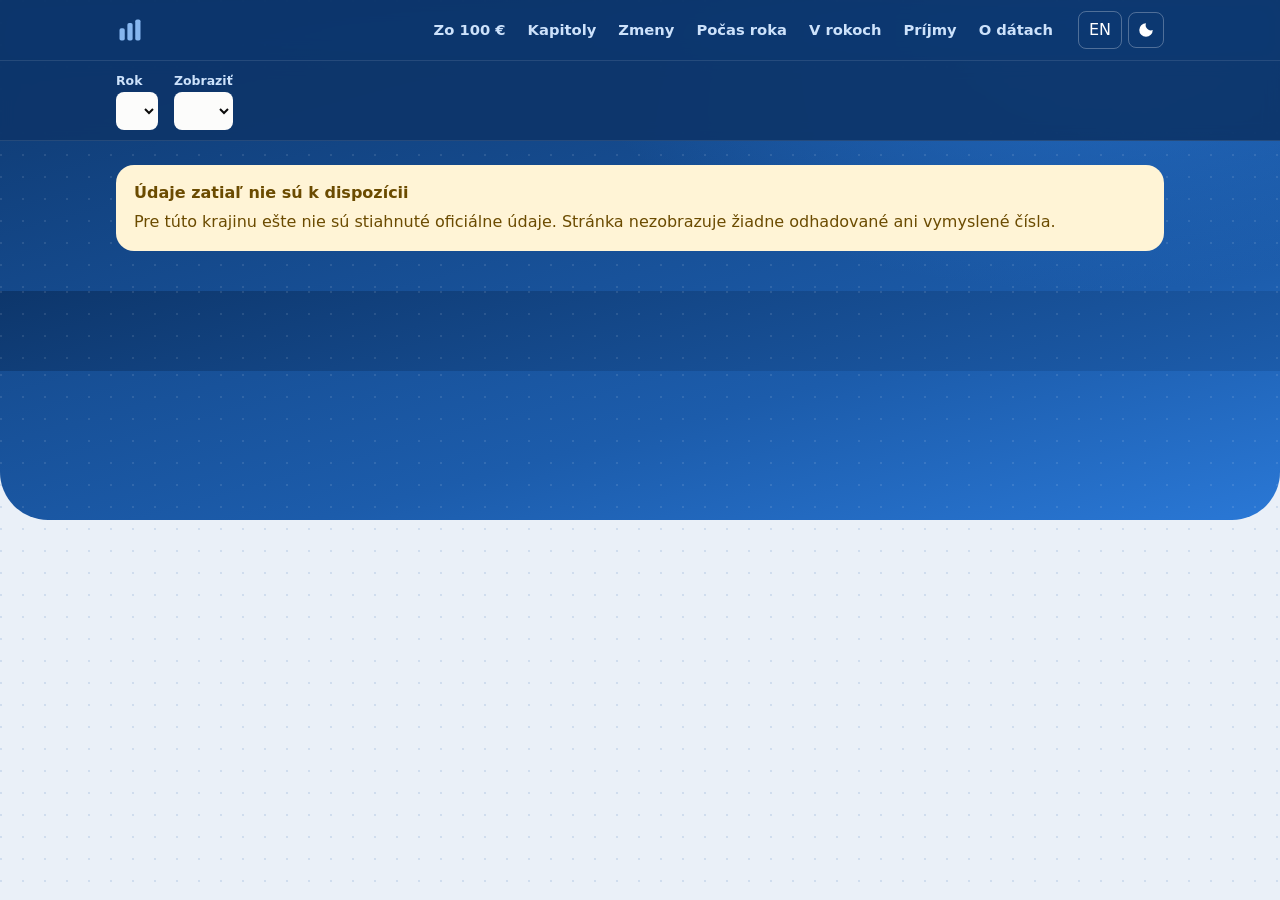
==== commit 2a4b2a47: "Add a Bratislava view with a state/city switch and a red and white theme Same page structure as the " ====
--- a/site/index.html
+++ b/site/index.html
@@ -31,8 +31,7 @@
         <a href="#o-datach" data-i18n="nav.about">O dátach</a>
       </nav>
       <div class="header-tools">
-        <label class="visually-hidden" for="country-select" data-i18n="country">Krajina</label>
-        <select id="country-select" class="compact-select"></select>
+        <div class="entity-switch" id="entity-switch" role="radiogroup" aria-label="Rozpočet" data-i18n-attr="aria-label:entity" hidden></div>
         <button id="lang-toggle" class="ghost-btn" type="button" aria-label="Switch to English">EN</button>
         <button id="theme-toggle" class="ghost-btn icon-btn" type="button" aria-label="Prepnúť tmavý režim" data-i18n-attr="aria-label:themeToggle">
           <svg aria-hidden="true" viewBox="0 0 24 24" width="18" height="18"><path d="M12 3a9 9 0 1 0 9 9 7 7 0 0 1-9-9z"/></svg>
@@ -109,6 +108,7 @@
       <div class="toolbar">
         <div class="seg" role="radiogroup" aria-label="Rozdelenie" data-i18n-attr="aria-label:chapters.breakdown">
           <button type="button" role="radio" aria-checked="true" data-breakdown="chapters" data-i18n="chapters.byChapter">Kto míňa</button>
+          <button type="button" role="radio" aria-checked="false" data-breakdown="orgs" data-i18n="chapters.byOrg" hidden>Organizácie</button>
           <button type="button" role="radio" aria-checked="false" data-breakdown="functions" data-i18n="chapters.byFunction">Na čo</button>
           <button type="button" role="radio" aria-checked="false" data-breakdown="types" data-i18n="chapters.byType">Akým spôsobom</button>
         </div>
--- a/site/css/style.css
+++ b/site/css/style.css
@@ -452,3 +452,148 @@
 }
 /* Mid-width desktops: keep header on one row by showing only the logo mark. */
 @media (min-width: 1181px) and (max-width: 1400px) { .brand span { position: absolute; width: 1px; height: 1px; overflow: hidden; clip: rect(0 0 0 0); white-space: nowrap; } }
+
+/* =========================================================================
+   Colour and texture (2026-11-15, second pass). Decoration lives only in the
+   page background; every chart and number stays on a plain card surface.
+   ========================================================================= */
+:root {
+  --page: #eaf0f8;
+  --band-1: #0d366b; --band-2: #1c5cab; --band-3: #2a78d6;
+  --dot: rgba(28, 92, 171, 0.13);
+  --band-dot: rgba(255, 255, 255, 0.10);
+  --card-shadow: 0 1px 2px rgba(13, 54, 107, .06), 0 10px 30px rgba(13, 54, 107, .08);
+  --eyebrow-bg: #dcebfc;
+  --band-ink-2: #cde2fb;     /* secondary text on the band */
+  --brand-mark: #86b6ef;
+}
+@media (prefers-color-scheme: dark) {
+  :root:not([data-theme="light"]) {
+    --page: #0a0f17;
+    --band-1: #0a1c36; --band-2: #10325f; --band-3: #184f95;
+    --dot: rgba(134, 182, 239, 0.08);
+    --band-dot: rgba(255, 255, 255, 0.07);
+    --card-shadow: 0 1px 2px rgba(0, 0, 0, .4), 0 10px 30px rgba(0, 0, 0, .25);
+    --eyebrow-bg: #13243a;
+  }
+}
+:root[data-theme="dark"] {
+  --page: #0a0f17;
+  --band-1: #0a1c36; --band-2: #10325f; --band-3: #184f95;
+  --dot: rgba(134, 182, 239, 0.08);
+  --band-dot: rgba(255, 255, 255, 0.07);
+  --card-shadow: 0 1px 2px rgba(0, 0, 0, .4), 0 10px 30px rgba(0, 0, 0, .25);
+  --eyebrow-bg: #13243a;
+}
+
+/* Tinted page with a faint dot grid, like graph paper. */
+body {
+  background-color: var(--page);
+  background-image: radial-gradient(circle at 1px 1px, var(--dot) 1.2px, transparent 0);
+  background-size: 22px 22px;
+  position: relative;
+}
+/* A deep-blue band behind the top of the page; the hero card sits on it. */
+body::before {
+  content: ""; position: absolute; left: 0; right: 0; top: 0; height: 520px; z-index: -1;
+  background:
+    radial-gradient(circle at 1px 1px, var(--band-dot) 1.2px, transparent 0) 0 0 / 22px 22px,
+    radial-gradient(ellipse 60% 80% at 85% 0%, color-mix(in srgb, var(--band-3) 70%, transparent), transparent 70%),
+    linear-gradient(165deg, var(--band-1) 0%, var(--band-2) 70%, var(--band-3) 100%);
+  border-radius: 0 0 48px 48px;
+}
+@media (max-width: 720px) { body::before { height: 420px; border-radius: 0 0 28px 28px; } }
+
+/* Header and filter bar are part of the band: deep blue glass, light text. */
+.site-header, .filter-bar { background: color-mix(in srgb, var(--band-1) 94%, transparent); border-bottom: 1px solid rgba(255, 255, 255, .10); color: #ffffff; }
+.brand { color: #ffffff; }
+.brand svg { fill: var(--brand-mark); }
+.header-nav a { color: var(--band-ink-2); }
+.header-nav a:hover { color: #ffffff; background: rgba(255, 255, 255, .10); }
+.header-nav a[aria-current="true"] { background: #ffffff; color: var(--band-1); }
+.site-header .ghost-btn { border-color: rgba(255, 255, 255, .28); color: #ffffff; }
+.site-header .ghost-btn:hover { background: rgba(255, 255, 255, .10); }
+.site-header :focus-visible, .filter-bar :focus-visible { outline-color: #ffffff; }
+.filter-bar .field label, .filter-bar .as-of { color: var(--band-ink-2); }
+.filter-bar select, .site-header select { border-color: transparent; color: var(--ink); background-color: var(--surface); }
+@media (max-width: 1180px) { .header-nav a { background: rgba(255, 255, 255, .08); } .header-nav a[aria-current="true"] { background: #ffffff; } }
+
+/* Hero becomes a solid card on the band so the big number stays crisp. */
+.hero { background: linear-gradient(160deg, var(--hero-from), var(--surface) 70%); box-shadow: 0 20px 50px rgba(5, 25, 55, .25); border-color: transparent; }
+
+/* Cards: plain surface, soft lift. */
+.card { box-shadow: var(--card-shadow); border-color: transparent; }
+.eyebrow { display: inline-block; background: var(--eyebrow-bg); padding: 3px 10px; border-radius: 999px; }
+.hero .eyebrow { background: transparent; padding: 0; }
+
+/* Footer mirrors the top band to close the page. */
+.site-footer { margin-top: 40px; padding: 32px 0 48px; color: var(--band-ink-2);
+  background: radial-gradient(circle at 1px 1px, var(--band-dot) 1.2px, transparent 0) 0 0 / 22px 22px, linear-gradient(165deg, var(--band-1), var(--band-2)); }
+.site-footer a { color: #ffffff; }
+
+@media (forced-colors: active) { body::before { display: none; } }
+@media print { body { background: #fff; } body::before, .site-footer { background: none; color: inherit; } }
+
+/* =========================================================================
+   Budget switch in the top bar: state (Slovensko) or city (Bratislava).
+   ========================================================================= */
+.entity-switch { display: inline-flex; padding: 3px; gap: 2px; border-radius: 999px; background: rgba(255, 255, 255, .12); border: 1px solid rgba(255, 255, 255, .22); }
+.entity-switch[hidden] { display: none; }
+.entity-switch button { border: 0; background: transparent; color: var(--band-ink-2); font-weight: 650; font-size: .9rem; padding: 5px 12px; min-height: 30px; border-radius: 999px; cursor: pointer; white-space: nowrap; }
+.entity-switch button:hover { color: #ffffff; background: rgba(255, 255, 255, .10); }
+.entity-switch button[aria-checked="true"] { background: #ffffff; color: var(--band-1); }
+@media (max-width: 420px) { .entity-switch button { padding: 5px 9px; font-size: .85rem; } }
+
+/* =========================================================================
+   Bratislava: the city's colours, red and white. More white in the page,
+   red in the band, the accents and the "spent" bars. Data colours keep
+   enough contrast; red is the city's own series, change uses red vs slate.
+   ========================================================================= */
+:root[data-entity="ba"] {
+  --page: #fbf7f7;
+  --surface: #ffffff;
+  --surface-2: #f6efef;
+  --accent: #c8102e;
+  --accent-ink: #a00c24;
+  --track: #f7d3d8;
+  --track-over: #e98b97;
+  --focus: #c8102e;
+  --cat-1: #c8102e; --cat-2: #2a78d6; --cat-3: #1baf7a; --cat-4: #eda100; --cat-5: #8a5cd0; --cat-6: #5b6770;
+  --up: #c8102e; --down: #5b6770;
+  --hero-from: #fdeef0;
+  --hero-side-bg: #8f0a1f; --hero-side-ink: #ffffff; --hero-side-ink-2: #fbd5da;
+  --insight-bg: #fdf0f1;
+  --band-1: #8f0a1f; --band-2: #b80d29; --band-3: #e0303f;
+  --dot: rgba(200, 16, 46, 0.09);
+  --band-dot: rgba(255, 255, 255, 0.12);
+  --card-shadow: 0 1px 2px rgba(110, 10, 25, .05), 0 10px 30px rgba(110, 10, 25, .07);
+  --eyebrow-bg: #fbe3e6;
+  --band-ink-2: #fbd5da;
+  --brand-mark: #ffffff;
+}
+@media (prefers-color-scheme: dark) {
+  :root[data-entity="ba"]:not([data-theme="light"]) {
+    --page: #120b0c; --surface: #1c1617; --surface-2: #261e1f;
+    --accent: #ec4b5b; --accent-ink: #f59aa4; --track: #5a1a23; --track-over: #8a2533; --focus: #f59aa4;
+    --cat-1: #ec4b5b; --cat-2: #3987e5; --cat-3: #199e70; --cat-4: #c98500; --cat-5: #9d77dc; --cat-6: #8a949b;
+    --up: #ec4b5b; --down: #8a949b;
+    --hero-from: #2a1316; --hero-side-bg: #6b0f1a; --hero-side-ink-2: #fbd5da;
+    --insight-bg: #2a1417;
+    --band-1: #3a070e; --band-2: #620d19; --band-3: #8f1424;
+    --dot: rgba(245, 154, 164, 0.07); --band-dot: rgba(255, 255, 255, 0.07);
+    --eyebrow-bg: #33171b;
+  }
+}
+:root[data-entity="ba"][data-theme="dark"] {
+  --page: #120b0c; --surface: #1c1617; --surface-2: #261e1f;
+  --accent: #ec4b5b; --accent-ink: #f59aa4; --track: #5a1a23; --track-over: #8a2533; --focus: #f59aa4;
+  --cat-1: #ec4b5b; --cat-2: #3987e5; --cat-3: #199e70; --cat-4: #c98500; --cat-5: #9d77dc; --cat-6: #8a949b;
+  --up: #ec4b5b; --down: #8a949b;
+  --hero-from: #2a1316; --hero-side-bg: #6b0f1a; --hero-side-ink-2: #fbd5da;
+  --insight-bg: #2a1417;
+  --band-1: #3a070e; --band-2: #620d19; --band-3: #8f1424;
+  --dot: rgba(245, 154, 164, 0.07); --band-dot: rgba(255, 255, 255, 0.07);
+  --eyebrow-bg: #33171b;
+}
+/* The city's band is shorter and ends in a white wave of page, so the page reads mostly white. */
+:root[data-entity="ba"] body::before { height: 460px; }
